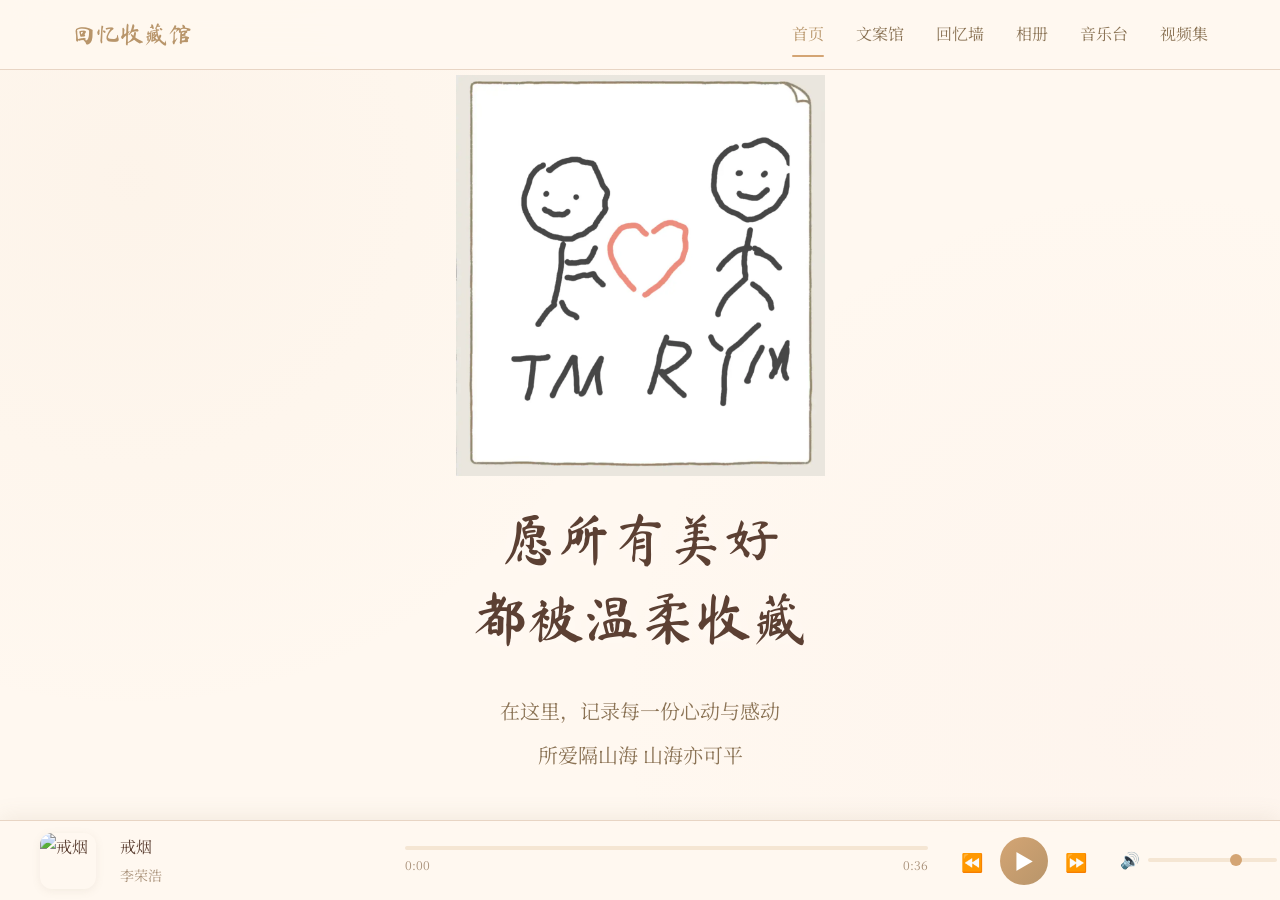
==== index.html @ 704644c8 "fix: 调整首页文字，保留原有排版结构" ====
<!DOCTYPE html>
<html lang="zh-CN">
<head>
  <meta charset="UTF-8">
  <meta name="viewport" content="width=device-width, initial-scale=1.0">
  <title>回忆收藏馆 | 珍藏每一份美好</title>
  <meta name="description" content="一个温暖的个人回忆收藏空间，记录文案、照片、音乐和感情经历">

  <link rel="preconnect" href="https://fonts.googleapis.com">
  <link rel="preconnect" href="https://fonts.gstatic.com" crossorigin>
  <link href="https://fonts.googleapis.com/css2?family=Ma+Shan+Zheng&family=Noto+Serif+SC:wght@400;500;600;700&display=swap" rel="stylesheet">

  <link rel="stylesheet" href="css/variables.css">
  <link rel="stylesheet" href="css/layout.css">
  <link rel="stylesheet" href="css/components.css">
  <link rel="stylesheet" href="css/animations.css">
  <link rel="stylesheet" href="css/responsive.css">

  <style>
    html, body {
      height: 100%;
      overflow: hidden;
    }

    .page-wrapper {
      padding-bottom: 0;
      height: 100vh;
    }

    .main-content {
      padding-top: 0;
      padding-bottom: 0;
      flex: 1;
      display: flex;
      align-items: center;
      justify-content: center;
    }

    .hero {
      position: relative;
      width: 100%;
      height: calc(100vh - var(--nav-height) - var(--player-height));
      display: flex;
      flex-direction: column;
      align-items: center;
      justify-content: center;
      gap: var(--spacing-lg);
      overflow: hidden;
    }

    .hero__bg {
      position: relative;
      flex: 1;
      width: 100%;
      max-width: 600px;
      background-color: transparent;
      background-image: url('assets/images/hero-bg.webp');
      background-size: contain;
      background-position: center;
      background-repeat: no-repeat;
      z-index: 0;
      min-height: 0;
    }

    .hero__overlay {
      display: none;
    }

    .hero__content {
      position: relative;
      z-index: 2;
      text-align: center;
      max-width: 700px;
      padding: 0 var(--container-padding);
      padding-bottom: var(--spacing-xl);
    }

    .hero__title {
      font-size: var(--font-size-5xl);
      color: var(--color-text-primary);
      margin-bottom: var(--spacing-xl);
      opacity: 0;
      animation: fadeInUp 1s ease 0.3s forwards;
      line-height: 1.4;
      text-shadow: 0 2px 20px rgba(255, 255, 255, 0.5);
    }

    .hero__text {
      font-size: var(--font-size-xl);
      color: var(--color-text-secondary);
      line-height: 2.2;
      opacity: 0;
      animation: fadeInUp 1s ease 0.6s forwards;
      font-weight: 400;
    }

    .hero__decoration {
      display: none;
    }

    .footer {
      display: none;
    }

    .back-to-top {
      display: none;
    }

    @media (max-width: 768px) {
      .hero__title {
        font-size: var(--font-size-4xl);
      }

      .hero__text {
        font-size: var(--font-size-lg);
      }

      .hero__decoration {
        font-size: 2.5rem;
      }
    }
  </style>
</head>
<body>
  <div class="page-wrapper">
    <nav class="navbar">
      <div class="navbar__inner">
        <a href="index.html" class="navbar__logo">回忆收藏馆</a>
        <div class="navbar__menu">
          <a href="index.html" class="navbar__link active">首页</a>
          <a href="quotes.html" class="navbar__link">文案馆</a>
          <a href="memories.html" class="navbar__link">回忆墙</a>
          <a href="gallery.html" class="navbar__link">相册</a>
          <a href="music.html" class="navbar__link">音乐台</a>
          <a href="videos.html" class="navbar__link">视频集</a>
        </div>
        <button class="navbar__toggle" aria-label="菜单">
          <span></span>
          <span></span>
          <span></span>
        </button>
      </div>
    </nav>

    <main id="main-content" class="main-content">
      <section class="hero">
        <div class="hero__bg"></div>
        <div class="hero__overlay"></div>
        <span class="hero__decoration hero__decoration--left">❀</span>
        <span class="hero__decoration hero__decoration--right">✿</span>
        <div class="hero__content">
          <h1 class="hero__title">愿所有美好<br>都被温柔收藏</h1>
          <p class="hero__text">
            在这里，记录每一份心动与感动<br>所爱隔山海 山海亦可平
          </p>
        </div>
      </section>
    </main>

    <div class="player">
      <div class="player__inner">
        <div class="player__cover">
          <img src="" alt="歌曲封面">
        </div>
        <div class="player__info">
          <div class="player__title">暂无播放</div>
          <div class="player__artist">--</div>
        </div>
        <div class="player__progress">
          <div class="player__progress-bar">
            <div class="player__progress-fill"></div>
          </div>
          <div class="player__time">
            <span class="player__current-time">0:00</span>
            <span class="player__total-time">0:00</span>
          </div>
        </div>
        <div class="player__controls">
          <button class="player__btn player__btn--prev" aria-label="上一首">&#9194;</button>
          <button class="player__btn player__btn--play" aria-label="播放">&#9654;</button>
          <button class="player__btn player__btn--next" aria-label="下一首">&#9193;</button>
        </div>
        <div class="player__volume">
          <span class="player__volume-icon">&#128266;</span>
          <input type="range" class="player__volume-slider" min="0" max="1" step="0.01" value="0.7">
        </div>
      </div>
    </div>
  </div>

  <script src="js/utils/data-loader.js"></script>
  <script src="js/utils/scroll-animation.js"></script>
  <script src="js/player.js"></script>
  <script src="js/main.js"></script>
</body>
</html>
---- css/variables.css ----
:root {
  --color-bg: #FFF8F0;
  --color-bg-alt: #FDF3E7;
  --color-bg-card: #FFFFFF;
  --color-primary: #D4A574;
  --color-primary-light: #E8C4A0;
  --color-primary-dark: #B8956A;
  --color-secondary: #F5E6D3;
  --color-accent: #E8B4B8;
  --color-text-primary: #5C4033;
  --color-text-secondary: #8B7355;
  --color-text-muted: #A89078;
  --color-border: #E8D5C4;
  --color-shadow: rgba(139, 115, 85, 0.1);
  --color-shadow-hover: rgba(139, 115, 85, 0.2);

  --font-display: 'Ma Shan Zheng', 'Noto Serif SC', serif;
  --font-body: 'Noto Serif SC', 'Songti SC', serif;
  --font-nav: 'Noto Serif SC', serif;

  --font-size-xs: 0.75rem;
  --font-size-sm: 0.875rem;
  --font-size-base: 1rem;
  --font-size-lg: 1.125rem;
  --font-size-xl: 1.25rem;
  --font-size-2xl: 1.5rem;
  --font-size-3xl: 2rem;
  --font-size-4xl: 2.5rem;
  --font-size-5xl: 3.5rem;

  --spacing-xs: 0.25rem;
  --spacing-sm: 0.5rem;
  --spacing-md: 1rem;
  --spacing-lg: 1.5rem;
  --spacing-xl: 2rem;
  --spacing-2xl: 3rem;
  --spacing-3xl: 4rem;
  --spacing-4xl: 6rem;

  --radius-sm: 8px;
  --radius-md: 12px;
  --radius-lg: 20px;
  --radius-xl: 30px;
  --radius-full: 9999px;

  --shadow-sm: 0 2px 8px var(--color-shadow);
  --shadow-md: 0 4px 16px var(--color-shadow);
  --shadow-lg: 0 8px 32px var(--color-shadow);
  --shadow-hover: 0 12px 40px var(--color-shadow-hover);

  --transition-fast: 0.2s ease;
  --transition-base: 0.3s ease;
  --transition-slow: 0.5s ease;
  --transition-slowest: 0.8s ease;

  --nav-height: 70px;
  --player-height: 80px;
  --container-max: 1200px;
  --container-padding: var(--spacing-xl);
}

* {
  margin: 0;
  padding: 0;
  box-sizing: border-box;
}

html {
  scroll-behavior: smooth;
  font-size: 16px;
}

body {
  font-family: var(--font-body);
  font-size: var(--font-size-base);
  line-height: 1.8;
  color: var(--color-text-primary);
  background-color: var(--color-bg);
  background-image:
    radial-gradient(circle at 10% 20%, rgba(212, 165, 116, 0.05) 0%, transparent 40%),
    radial-gradient(circle at 90% 80%, rgba(232, 180, 184, 0.05) 0%, transparent 40%);
  min-height: 100vh;
  overflow-x: hidden;
}

a {
  color: var(--color-primary-dark);
  text-decoration: none;
  transition: color var(--transition-fast);
}

a:hover {
  color: var(--color-primary);
}

img {
  max-width: 100%;
  height: auto;
  display: block;
}

button {
  font-family: inherit;
  cursor: pointer;
  border: none;
  background: none;
  color: inherit;
}

ul, ol {
  list-style: none;
}

h1, h2, h3, h4, h5, h6 {
  font-family: var(--font-display);
  font-weight: normal;
  line-height: 1.4;
  color: var(--color-text-primary);
}

h1 { font-size: var(--font-size-5xl); }
h2 { font-size: var(--font-size-4xl); }
h3 { font-size: var(--font-size-3xl); }
h4 { font-size: var(--font-size-2xl); }
h5 { font-size: var(--font-size-xl); }
h6 { font-size: var(--font-size-lg); }

p {
  margin-bottom: var(--spacing-md);
  color: var(--color-text-secondary);
}

::selection {
  background-color: var(--color-primary-light);
  color: var(--color-text-primary);
}

::-webkit-scrollbar {
  width: 8px;
  height: 8px;
}

::-webkit-scrollbar-track {
  background: var(--color-bg-alt);
}

::-webkit-scrollbar-thumb {
  background: var(--color-primary-light);
  border-radius: var(--radius-full);
}

::-webkit-scrollbar-thumb:hover {
  background: var(--color-primary);
}
---- css/layout.css ----
.container {
  max-width: var(--container-max);
  margin: 0 auto;
  padding: 0 var(--container-padding);
}

.page-wrapper {
  min-height: 100vh;
  display: flex;
  flex-direction: column;
  padding-bottom: var(--player-height);
}

.main-content {
  flex: 1;
  padding-top: calc(var(--nav-height) + var(--spacing-2xl));
  padding-bottom: var(--spacing-4xl);
}

.page-header {
  text-align: center;
  margin-bottom: var(--spacing-3xl);
}

.page-title {
  font-size: var(--font-size-4xl);
  margin-bottom: var(--spacing-md);
  position: relative;
  display: inline-block;
}

.page-title::after {
  content: '';
  position: absolute;
  bottom: -8px;
  left: 50%;
  transform: translateX(-50%);
  width: 60px;
  height: 3px;
  background: linear-gradient(90deg, transparent, var(--color-primary), transparent);
  border-radius: var(--radius-full);
}

.page-subtitle {
  color: var(--color-text-muted);
  font-size: var(--font-size-lg);
  margin-top: var(--spacing-lg);
}

.navbar {
  position: fixed;
  top: 0;
  left: 0;
  right: 0;
  height: var(--nav-height);
  background: rgba(255, 248, 240, 0.85);
  backdrop-filter: blur(20px);
  -webkit-backdrop-filter: blur(20px);
  border-bottom: 1px solid var(--color-border);
  z-index: 1000;
  transition: all var(--transition-base);
}

.navbar__inner {
  max-width: var(--container-max);
  margin: 0 auto;
  padding: 0 var(--container-padding);
  height: 100%;
  display: flex;
  align-items: center;
  justify-content: space-between;
}

.navbar__logo {
  font-family: var(--font-display);
  font-size: var(--font-size-2xl);
  color: var(--color-primary-dark);
  text-decoration: none;
  transition: all var(--transition-base);
}

.navbar__logo:hover {
  color: var(--color-primary);
  transform: scale(1.05);
}

.navbar__menu {
  display: flex;
  gap: var(--spacing-xl);
  align-items: center;
}

.navbar__link {
  font-family: var(--font-nav);
  font-size: var(--font-size-base);
  color: var(--color-text-secondary);
  text-decoration: none;
  position: relative;
  padding: var(--spacing-sm) 0;
  transition: color var(--transition-base);
}

.navbar__link::after {
  content: '';
  position: absolute;
  bottom: 0;
  left: 0;
  width: 0;
  height: 2px;
  background: var(--color-primary);
  border-radius: var(--radius-full);
  transition: width var(--transition-base);
}

.navbar__link:hover,
.navbar__link.active {
  color: var(--color-primary-dark);
}

.navbar__link:hover::after,
.navbar__link.active::after {
  width: 100%;
}

.navbar__toggle {
  display: none;
  flex-direction: column;
  gap: 5px;
  padding: var(--spacing-sm);
  cursor: pointer;
}

.navbar__toggle span {
  width: 24px;
  height: 2px;
  background: var(--color-text-primary);
  border-radius: var(--radius-full);
  transition: all var(--transition-base);
}

.footer {
  padding: var(--spacing-2xl) 0;
  text-align: center;
  color: var(--color-text-muted);
  font-size: var(--font-size-sm);
  border-top: 1px solid var(--color-border);
  background: var(--color-bg-alt);
}

.footer__heart {
  color: var(--color-accent);
  display: inline-block;
  animation: heartbeat 1.5s ease-in-out infinite;
}

.back-to-top {
  position: fixed;
  bottom: calc(var(--player-height) + var(--spacing-xl));
  right: var(--spacing-xl);
  width: 48px;
  height: 48px;
  border-radius: var(--radius-full);
  background: var(--color-primary);
  color: white;
  display: flex;
  align-items: center;
  justify-content: center;
  cursor: pointer;
  opacity: 0;
  visibility: hidden;
  transform: translateY(20px);
  transition: all var(--transition-base);
  box-shadow: var(--shadow-md);
  z-index: 900;
  border: none;
}

.back-to-top.visible {
  opacity: 1;
  visibility: visible;
  transform: translateY(0);
}

.back-to-top:hover {
  background: var(--color-primary-dark);
  transform: translateY(-3px);
  box-shadow: var(--shadow-lg);
}
---- css/components.css ----
.btn {
  display: inline-flex;
  align-items: center;
  justify-content: center;
  gap: var(--spacing-sm);
  padding: var(--spacing-md) var(--spacing-xl);
  border-radius: var(--radius-full);
  font-family: var(--font-body);
  font-size: var(--font-size-base);
  font-weight: 500;
  text-decoration: none;
  cursor: pointer;
  border: none;
  transition: all var(--transition-base);
  position: relative;
  overflow: hidden;
}

.btn--primary {
  background: linear-gradient(135deg, var(--color-primary), var(--color-primary-dark));
  color: white;
  box-shadow: var(--shadow-sm);
}

.btn--primary:hover {
  color: white;
  transform: translateY(-2px);
  box-shadow: var(--shadow-md);
}

.btn--primary:active {
  transform: translateY(0);
}

.btn--secondary {
  background: var(--color-secondary);
  color: var(--color-primary-dark);
}

.btn--secondary:hover {
  background: var(--color-primary-light);
  color: var(--color-primary-dark);
  transform: translateY(-2px);
  box-shadow: var(--shadow-sm);
}

.btn--outline {
  background: transparent;
  border: 2px solid var(--color-primary);
  color: var(--color-primary-dark);
}

.btn--outline:hover {
  background: var(--color-primary);
  color: white;
  transform: translateY(-2px);
}

.btn--ghost {
  background: transparent;
  color: var(--color-text-secondary);
}

.btn--ghost:hover {
  background: var(--color-secondary);
  color: var(--color-primary-dark);
}

.btn--icon {
  width: 44px;
  height: 44px;
  padding: 0;
  border-radius: var(--radius-full);
}

.card {
  background: var(--color-bg-card);
  border-radius: var(--radius-lg);
  padding: var(--spacing-xl);
  box-shadow: var(--shadow-sm);
  transition: all var(--transition-base);
  border: 1px solid var(--color-border);
}

.card:hover {
  transform: translateY(-4px);
  box-shadow: var(--shadow-hover);
}

.card__title {
  font-size: var(--font-size-xl);
  margin-bottom: var(--spacing-sm);
  color: var(--color-text-primary);
}

.card__desc {
  color: var(--color-text-muted);
  font-size: var(--font-size-sm);
  margin-bottom: var(--spacing-md);
}

.tag {
  display: inline-block;
  padding: 4px 12px;
  border-radius: var(--radius-full);
  font-size: var(--font-size-xs);
  background: var(--color-secondary);
  color: var(--color-primary-dark);
  margin-right: var(--spacing-xs);
  margin-bottom: var(--spacing-xs);
  transition: all var(--transition-fast);
}

.tag:hover {
  background: var(--color-primary-light);
}

.tag--active {
  background: var(--color-primary);
  color: white;
}

.divider {
  height: 1px;
  background: linear-gradient(90deg, transparent, var(--color-border), transparent);
  margin: var(--spacing-2xl) 0;
}

.divider--decorated {
  position: relative;
  border: none;
  height: 2px;
  background: linear-gradient(90deg, transparent, var(--color-primary-light), transparent);
}

.divider--decorated::before {
  content: '❀';
  position: absolute;
  top: 50%;
  left: 50%;
  transform: translate(-50%, -50%);
  background: var(--color-bg);
  padding: 0 var(--spacing-lg);
  color: var(--color-primary);
  font-size: var(--font-size-lg);
}

.player {
  position: fixed;
  bottom: 0;
  left: 0;
  right: 0;
  height: var(--player-height);
  background: rgba(255, 248, 240, 0.95);
  backdrop-filter: blur(20px);
  -webkit-backdrop-filter: blur(20px);
  border-top: 1px solid var(--color-border);
  z-index: 1000;
  display: flex;
  align-items: center;
  padding: 0 var(--container-padding);
  box-shadow: 0 -4px 20px rgba(139, 115, 85, 0.1);
}

.player__inner {
  max-width: var(--container-max);
  margin: 0 auto;
  width: 100%;
  display: flex;
  align-items: center;
  gap: var(--spacing-lg);
}

.player__cover {
  width: 56px;
  height: 56px;
  border-radius: var(--radius-md);
  overflow: hidden;
  flex-shrink: 0;
  box-shadow: var(--shadow-sm);
}

.player__cover img {
  width: 100%;
  height: 100%;
  object-fit: cover;
}

.player.playing .player__cover img {
  animation: spin 20s linear infinite;
}

.player__info {
  flex: 1;
  min-width: 0;
}

.player__title {
  font-size: var(--font-size-base);
  color: var(--color-text-primary);
  white-space: nowrap;
  overflow: hidden;
  text-overflow: ellipsis;
  margin-bottom: 2px;
}

.player__artist {
  font-size: var(--font-size-sm);
  color: var(--color-text-muted);
  white-space: nowrap;
  overflow: hidden;
  text-overflow: ellipsis;
}

.player__progress {
  flex: 2;
  display: flex;
  flex-direction: column;
  gap: 4px;
}

.player__progress-bar {
  height: 4px;
  background: var(--color-secondary);
  border-radius: var(--radius-full);
  cursor: pointer;
  position: relative;
  overflow: hidden;
}

.player__progress-fill {
  height: 100%;
  background: linear-gradient(90deg, var(--color-primary), var(--color-accent));
  border-radius: var(--radius-full);
  width: 0%;
  transition: width 0.1s linear;
}

.player__time {
  display: flex;
  justify-content: space-between;
  font-size: var(--font-size-xs);
  color: var(--color-text-muted);
}

.player__controls {
  display: flex;
  align-items: center;
  gap: var(--spacing-sm);
}

.player__btn {
  width: 40px;
  height: 40px;
  border-radius: var(--radius-full);
  display: flex;
  align-items: center;
  justify-content: center;
  color: var(--color-text-secondary);
  transition: all var(--transition-fast);
  border: none;
  background: transparent;
  cursor: pointer;
  font-size: var(--font-size-lg);
}

.player__btn:hover {
  background: var(--color-secondary);
  color: var(--color-primary-dark);
}

.player__btn--play {
  width: 48px;
  height: 48px;
  background: linear-gradient(135deg, var(--color-primary), var(--color-primary-dark));
  color: white;
  font-size: var(--font-size-xl);
}

.player__btn--play:hover {
  background: linear-gradient(135deg, var(--color-primary-dark), var(--color-primary));
  color: white;
  transform: scale(1.05);
}

.player__volume {
  display: flex;
  align-items: center;
  gap: var(--spacing-sm);
  width: 120px;
}

.player__volume-slider {
  flex: 1;
  height: 4px;
  -webkit-appearance: none;
  appearance: none;
  background: var(--color-secondary);
  border-radius: var(--radius-full);
  outline: none;
  cursor: pointer;
}

.player__volume-slider::-webkit-slider-thumb {
  -webkit-appearance: none;
  appearance: none;
  width: 12px;
  height: 12px;
  background: var(--color-primary);
  border-radius: 50%;
  cursor: pointer;
  transition: transform var(--transition-fast);
}

.player__volume-slider::-webkit-slider-thumb:hover {
  transform: scale(1.2);
}

.timeline {
  position: relative;
  padding-left: 40px;
}

.timeline::before {
  content: '';
  position: absolute;
  left: 15px;
  top: 0;
  bottom: 0;
  width: 2px;
  background: linear-gradient(to bottom, transparent, var(--color-primary-light), transparent);
}

.timeline__item {
  position: relative;
  margin-bottom: var(--spacing-2xl);
  opacity: 0;
  transform: translateX(-20px);
  transition: all var(--transition-slow);
}

.timeline__item.animate-in {
  opacity: 1;
  transform: translateX(0);
}

.timeline__dot {
  position: absolute;
  left: -33px;
  top: 8px;
  width: 16px;
  height: 16px;
  border-radius: 50%;
  background: var(--color-primary);
  border: 3px solid var(--color-bg);
  box-shadow: 0 0 0 2px var(--color-primary-light);
}

.timeline__date {
  font-size: var(--font-size-sm);
  color: var(--color-primary);
  font-weight: 500;
  margin-bottom: var(--spacing-sm);
  display: flex;
  align-items: center;
  gap: var(--spacing-sm);
}

.timeline__card {
  background: var(--color-bg-card);
  border-radius: var(--radius-lg);
  padding: var(--spacing-lg);
  box-shadow: var(--shadow-sm);
  border: 1px solid var(--color-border);
  transition: all var(--transition-base);
}

.timeline__card:hover {
  box-shadow: var(--shadow-md);
  transform: translateX(4px);
}

.gallery-grid {
  display: grid;
  grid-template-columns: repeat(auto-fill, minmax(280px, 1fr));
  gap: var(--spacing-lg);
}

.gallery-item {
  position: relative;
  border-radius: var(--radius-lg);
  overflow: hidden;
  cursor: pointer;
  aspect-ratio: 4/3;
  box-shadow: var(--shadow-sm);
  transition: all var(--transition-base);
}

.gallery-item:hover {
  transform: scale(1.02);
  box-shadow: var(--shadow-hover);
}

.gallery-item img {
  width: 100%;
  height: 100%;
  object-fit: cover;
  transition: transform var(--transition-slow);
}

.gallery-item:hover img {
  transform: scale(1.1);
}

.gallery-item__overlay {
  position: absolute;
  bottom: 0;
  left: 0;
  right: 0;
  padding: var(--spacing-lg);
  background: linear-gradient(transparent, rgba(92, 64, 51, 0.8));
  color: white;
  transform: translateY(100%);
  transition: transform var(--transition-base);
}

.gallery-item:hover .gallery-item__overlay {
  transform: translateY(0);
}

.lightbox {
  position: fixed;
  top: 0;
  left: 0;
  right: 0;
  bottom: 0;
  background: rgba(0, 0, 0, 0.9);
  z-index: 2000;
  display: none;
  align-items: center;
  justify-content: center;
  opacity: 0;
  transition: opacity var(--transition-base);
}

.lightbox.active {
  display: flex;
  opacity: 1;
}

.lightbox__close {
  position: absolute;
  top: var(--spacing-xl);
  right: var(--spacing-xl);
  width: 48px;
  height: 48px;
  border-radius: 50%;
  background: rgba(255, 255, 255, 0.1);
  color: white;
  font-size: var(--font-size-xl);
  cursor: pointer;
  border: none;
  display: flex;
  align-items: center;
  justify-content: center;
  transition: all var(--transition-fast);
}

.lightbox__close:hover {
  background: rgba(255, 255, 255, 0.2);
}

.lightbox__nav {
  position: absolute;
  top: 50%;
  transform: translateY(-50%);
  width: 56px;
  height: 56px;
  border-radius: 50%;
  background: rgba(255, 255, 255, 0.1);
  color: white;
  font-size: var(--font-size-2xl);
  cursor: pointer;
  border: none;
  display: flex;
  align-items: center;
  justify-content: center;
  transition: all var(--transition-fast);
}

.lightbox__nav:hover {
  background: rgba(255, 255, 255, 0.2);
}

.lightbox__nav--prev { left: var(--spacing-xl); }
.lightbox__nav--next { right: var(--spacing-xl); }

.lightbox__image {
  max-width: 90%;
  max-height: 85vh;
  object-fit: contain;
  border-radius: var(--radius-md);
}

.quote-card {
  background: var(--color-bg-card);
  border-radius: var(--radius-lg);
  padding: var(--spacing-xl);
  position: relative;
  box-shadow: var(--shadow-sm);
  border: 1px solid var(--color-border);
  transition: all var(--transition-base);
}

.quote-card:hover {
  transform: translateY(-4px);
  box-shadow: var(--shadow-hover);
}

.quote-card::before {
  content: '"';
  position: absolute;
  top: var(--spacing-md);
  left: var(--spacing-lg);
  font-family: var(--font-display);
  font-size: 4rem;
  color: var(--color-secondary);
  line-height: 1;
}

.quote-card__content {
  font-size: var(--font-size-lg);
  color: var(--color-text-primary);
  line-height: 1.8;
  padding-top: var(--spacing-xl);
  padding-left: var(--spacing-md);
  margin-bottom: var(--spacing-md);
  font-style: italic;
}

.quote-card__author {
  text-align: right;
  color: var(--color-text-muted);
  font-size: var(--font-size-sm);
}

.video-card {
  background: var(--color-bg-card);
  border-radius: var(--radius-lg);
  overflow: hidden;
  box-shadow: var(--shadow-sm);
  border: 1px solid var(--color-border);
  transition: all var(--transition-base);
  cursor: pointer;
}

.video-card:hover {
  transform: translateY(-4px);
  box-shadow: var(--shadow-hover);
}

.video-card__cover {
  position: relative;
  aspect-ratio: 16/9;
  overflow: hidden;
}

.video-card__cover img {
  width: 100%;
  height: 100%;
  object-fit: cover;
  transition: transform var(--transition-slow);
}

.video-card:hover .video-card__cover img {
  transform: scale(1.05);
}

.video-card__play {
  position: absolute;
  top: 50%;
  left: 50%;
  transform: translate(-50%, -50%);
  width: 64px;
  height: 64px;
  border-radius: 50%;
  background: rgba(255, 255, 255, 0.9);
  display: flex;
  align-items: center;
  justify-content: center;
  color: var(--color-primary);
  font-size: var(--font-size-2xl);
  transition: all var(--transition-base);
}

.video-card:hover .video-card__play {
  transform: translate(-50%, -50%) scale(1.1);
  background: white;
}

.video-card__info {
  padding: var(--spacing-lg);
}

.video-card__title {
  font-size: var(--font-size-lg);
  color: var(--color-text-primary);
  margin-bottom: var(--spacing-xs);
}

.video-card__date {
  font-size: var(--font-size-sm);
  color: var(--color-text-muted);
}

.song-item {
  display: flex;
  align-items: center;
  gap: var(--spacing-lg);
  padding: var(--spacing-md) var(--spacing-lg);
  border-radius: var(--radius-md);
  cursor: pointer;
  transition: all var(--transition-fast);
}

.song-item:hover {
  background: var(--color-bg-alt);
}

.song-item.playing {
  background: var(--color-secondary);
}

.song-item__cover {
  width: 56px;
  height: 56px;
  border-radius: var(--radius-md);
  overflow: hidden;
  flex-shrink: 0;
}

.song-item__cover img {
  width: 100%;
  height: 100%;
  object-fit: cover;
}

.song-item__info {
  flex: 1;
  min-width: 0;
}

.song-item__title {
  font-size: var(--font-size-base);
  color: var(--color-text-primary);
  white-space: nowrap;
  overflow: hidden;
  text-overflow: ellipsis;
}

.song-item__artist {
  font-size: var(--font-size-sm);
  color: var(--color-text-muted);
}

.song-item__duration {
  font-size: var(--font-size-sm);
  color: var(--color-text-muted);
  flex-shrink: 0;
}

.filter-tabs {
  display: flex;
  flex-wrap: wrap;
  gap: var(--spacing-sm);
  justify-content: center;
  margin-bottom: var(--spacing-2xl);
}

.filter-tab {
  padding: var(--spacing-sm) var(--spacing-lg);
  border-radius: var(--radius-full);
  background: var(--color-bg-card);
  color: var(--color-text-secondary);
  border: 1px solid var(--color-border);
  cursor: pointer;
  transition: all var(--transition-base);
  font-size: var(--font-size-sm);
}

.filter-tab:hover {
  border-color: var(--color-primary-light);
  color: var(--color-primary-dark);
}

.filter-tab.active {
  background: var(--color-primary);
  color: white;
  border-color: var(--color-primary);
}
---- css/animations.css ----
@keyframes fadeInUp {
  from {
    opacity: 0;
    transform: translateY(30px);
  }
  to {
    opacity: 1;
    transform: translateY(0);
  }
}

@keyframes fadeIn {
  from { opacity: 0; }
  to { opacity: 1; }
}

@keyframes fadeInDown {
  from {
    opacity: 0;
    transform: translateY(-20px);
  }
  to {
    opacity: 1;
    transform: translateY(0);
  }
}

@keyframes slideInLeft {
  from {
    opacity: 0;
    transform: translateX(-30px);
  }
  to {
    opacity: 1;
    transform: translateX(0);
  }
}

@keyframes slideInRight {
  from {
    opacity: 0;
    transform: translateX(30px);
  }
  to {
    opacity: 1;
    transform: translateX(0);
  }
}

@keyframes scaleIn {
  from {
    opacity: 0;
    transform: scale(0.9);
  }
  to {
    opacity: 1;
    transform: scale(1);
  }
}

@keyframes spin {
  from { transform: rotate(0deg); }
  to { transform: rotate(360deg); }
}

@keyframes heartbeat {
  0%, 100% { transform: scale(1); }
  50% { transform: scale(1.2); }
}

@keyframes float {
  0%, 100% { transform: translateY(0); }
  50% { transform: translateY(-10px); }
}

@keyframes shimmer {
  0% { background-position: -200% 0; }
  100% { background-position: 200% 0; }
}

.animate-fadeInUp {
  animation: fadeInUp 0.6s ease forwards;
}

.animate-fadeIn {
  animation: fadeIn 0.5s ease forwards;
}

.animate-fadeInDown {
  animation: fadeInDown 0.5s ease forwards;
}

.animate-slideInLeft {
  animation: slideInLeft 0.6s ease forwards;
}

.animate-slideInRight {
  animation: slideInRight 0.6s ease forwards;
}

.animate-scaleIn {
  animation: scaleIn 0.5s ease forwards;
}

.animate-float {
  animation: float 3s ease-in-out infinite;
}

.delay-100 { animation-delay: 0.1s; }
.delay-200 { animation-delay: 0.2s; }
.delay-300 { animation-delay: 0.3s; }
.delay-400 { animation-delay: 0.4s; }
.delay-500 { animation-delay: 0.5s; }
.delay-600 { animation-delay: 0.6s; }
.delay-800 { animation-delay: 0.8s; }
.delay-1000 { animation-delay: 1s; }

.animate-on-scroll {
  opacity: 0;
  transform: translateY(30px);
  transition: opacity 0.6s ease, transform 0.6s ease;
}

.animate-on-scroll.animate-in {
  opacity: 1;
  transform: translateY(0);
}

.page-transition-enter {
  animation: fadeInUp 0.4s ease;
}

.hero-bg {
  position: relative;
  overflow: hidden;
}

.hero-bg::before {
  content: '';
  position: absolute;
  top: -50%;
  left: -50%;
  width: 200%;
  height: 200%;
  background: radial-gradient(circle at 30% 30%, rgba(212, 165, 116, 0.15), transparent 50%),
              radial-gradient(circle at 70% 70%, rgba(232, 180, 184, 0.1), transparent 50%);
  animation: float 8s ease-in-out infinite;
}

.skeleton {
  background: linear-gradient(90deg, var(--color-bg-alt) 25%, var(--color-secondary) 50%, var(--color-bg-alt) 75%);
  background-size: 200% 100%;
  animation: shimmer 1.5s infinite;
  border-radius: var(--radius-md);
}
---- css/responsive.css ----
@media (max-width: 1199px) {
  :root {
    --container-padding: var(--spacing-lg);
  }

  .gallery-grid {
    grid-template-columns: repeat(auto-fill, minmax(250px, 1fr));
  }
}

@media (max-width: 991px) {
  :root {
    --font-size-5xl: 2.8rem;
    --font-size-4xl: 2rem;
    --font-size-3xl: 1.75rem;
    --spacing-4xl: 4rem;
    --spacing-3xl: 2.5rem;
  }

  .navbar__menu {
    gap: var(--spacing-lg);
  }

  .player__volume {
    display: none;
  }
}

@media (max-width: 768px) {
  :root {
    --nav-height: 60px;
    --player-height: 70px;
    --font-size-5xl: 2.2rem;
    --font-size-4xl: 1.75rem;
    --font-size-3xl: 1.5rem;
    --font-size-2xl: 1.25rem;
    --container-padding: var(--spacing-md);
  }

  .navbar__toggle {
    display: flex;
  }

  .navbar__menu {
    position: fixed;
    top: var(--nav-height);
    left: 0;
    right: 0;
    background: rgba(255, 248, 240, 0.98);
    backdrop-filter: blur(20px);
    -webkit-backdrop-filter: blur(20px);
    flex-direction: column;
    padding: var(--spacing-xl) var(--container-padding);
    gap: var(--spacing-md);
    border-bottom: 1px solid var(--color-border);
    transform: translateY(-100%);
    opacity: 0;
    visibility: hidden;
    transition: all var(--transition-base);
    z-index: 999;
  }

  .navbar__menu.open {
    transform: translateY(0);
    opacity: 1;
    visibility: visible;
  }

  .navbar__link {
    width: 100%;
    padding: var(--spacing-md) 0;
    text-align: center;
    font-size: var(--font-size-lg);
  }

  .main-content {
    padding-top: calc(var(--nav-height) + var(--spacing-xl));
    padding-bottom: var(--spacing-2xl);
  }

  .gallery-grid {
    grid-template-columns: repeat(auto-fill, minmax(160px, 1fr));
    gap: var(--spacing-md);
  }

  .player__inner {
    gap: var(--spacing-md);
  }

  .player__cover {
    width: 48px;
    height: 48px;
  }

  .player__info {
    flex: 1;
  }

  .player__progress {
    display: none;
  }

  .player__btn {
    width: 36px;
    height: 36px;
    font-size: var(--font-size-base);
  }

  .player__btn--play {
    width: 42px;
    height: 42px;
    font-size: var(--font-size-lg);
  }

  .timeline {
    padding-left: 30px;
  }

  .timeline::before {
    left: 10px;
  }

  .timeline__dot {
    left: -26px;
    width: 14px;
    height: 14px;
  }

  .quote-card__content {
    font-size: var(--font-size-base);
  }

  .filter-tabs {
    overflow-x: auto;
    flex-wrap: nowrap;
    justify-content: flex-start;
    padding-bottom: var(--spacing-sm);
    -webkit-overflow-scrolling: touch;
  }

  .filter-tab {
    flex-shrink: 0;
  }

  .back-to-top {
    width: 42px;
    height: 42px;
    bottom: calc(var(--player-height) + var(--spacing-lg));
    right: var(--spacing-md);
  }

  .lightbox__nav {
    width: 44px;
    height: 44px;
    font-size: var(--font-size-xl);
  }

  .lightbox__nav--prev { left: var(--spacing-sm); }
  .lightbox__nav--next { right: var(--spacing-sm); }

  .lightbox__close {
    width: 42px;
    height: 42px;
    top: var(--spacing-lg);
    right: var(--spacing-lg);
  }
}

@media (max-width: 480px) {
  :root {
    --font-size-5xl: 1.8rem;
    --font-size-4xl: 1.5rem;
    --spacing-2xl: 1.5rem;
  }

  .gallery-grid {
    grid-template-columns: repeat(2, 1fr);
  }

  .card {
    padding: var(--spacing-lg);
  }

  .player__controls {
    gap: var(--spacing-xs);
  }

  .song-item {
    padding: var(--spacing-sm) var(--spacing-md);
    gap: var(--spacing-md);
  }

  .song-item__cover {
    width: 48px;
    height: 48px;
  }
}

@media (hover: none) and (pointer: coarse) {
  .card:hover,
  .quote-card:hover,
  .video-card:hover,
  .gallery-item:hover {
    transform: none;
  }

  .btn:active {
    transform: scale(0.98);
  }
}
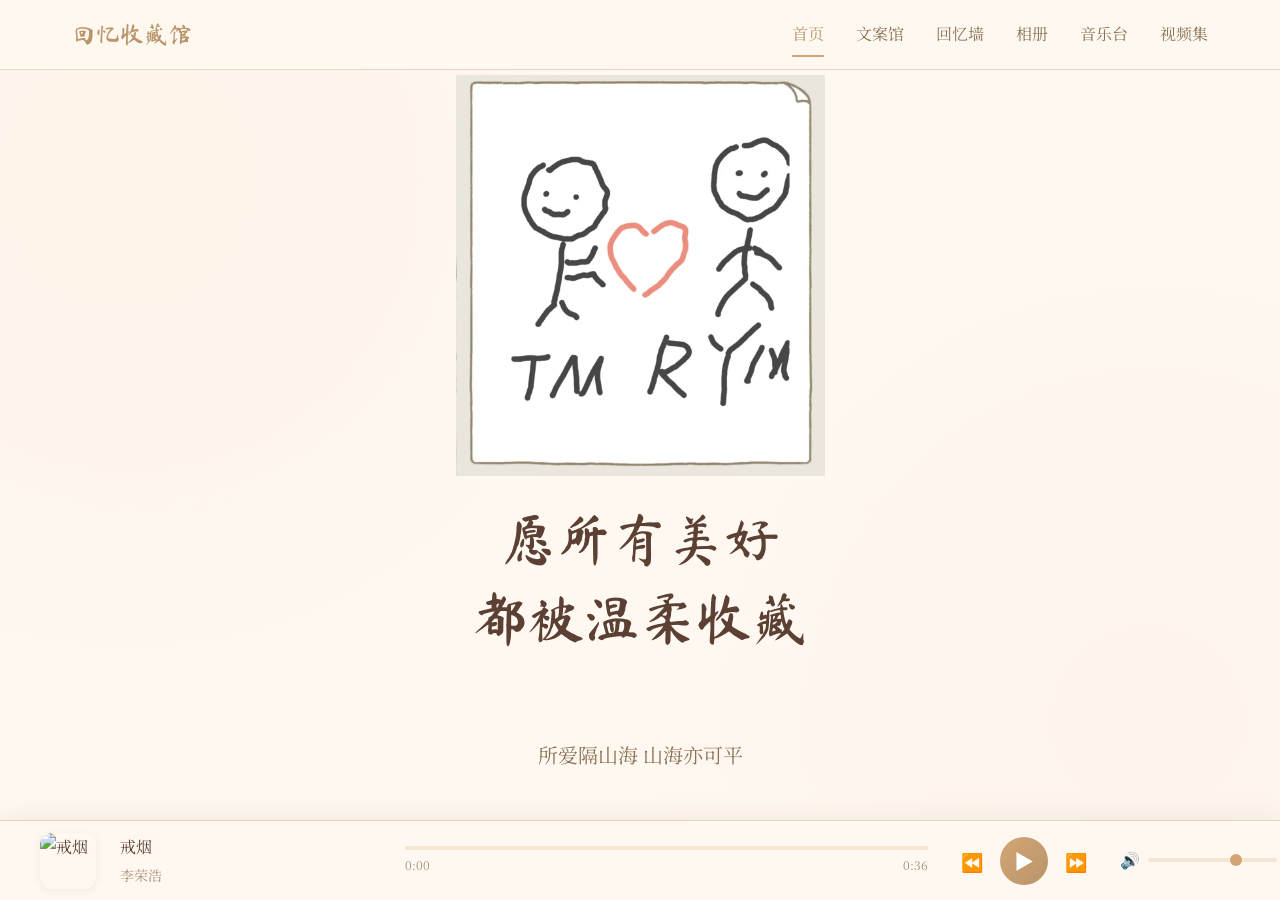
==== commit e4253189: "Update index.html" ====
--- a/index.html
+++ b/index.html
@@ -3,8 +3,8 @@
 <head>
   <meta charset="UTF-8">
   <meta name="viewport" content="width=device-width, initial-scale=1.0">
-  <title>回忆收藏馆 | 珍藏每一份美好</title>
-  <meta name="description" content="一个温暖的个人回忆收藏空间，记录文案、照片、音乐和感情经历">
+  <title>回忆收藏馆 | 小敏同学和小铭同学</title>
+  <meta name="description" content="我们的一切">
 
   <link rel="preconnect" href="https://fonts.googleapis.com">
   <link rel="preconnect" href="https://fonts.gstatic.com" crossorigin>
@@ -151,7 +151,7 @@
         <div class="hero__content">
           <h1 class="hero__title">愿所有美好<br>都被温柔收藏</h1>
           <p class="hero__text">
-            在这里，记录每一份心动与感动<br>所爱隔山海 山海亦可平
+            <br>所爱隔山海 山海亦可平
           </p>
         </div>
       </section>
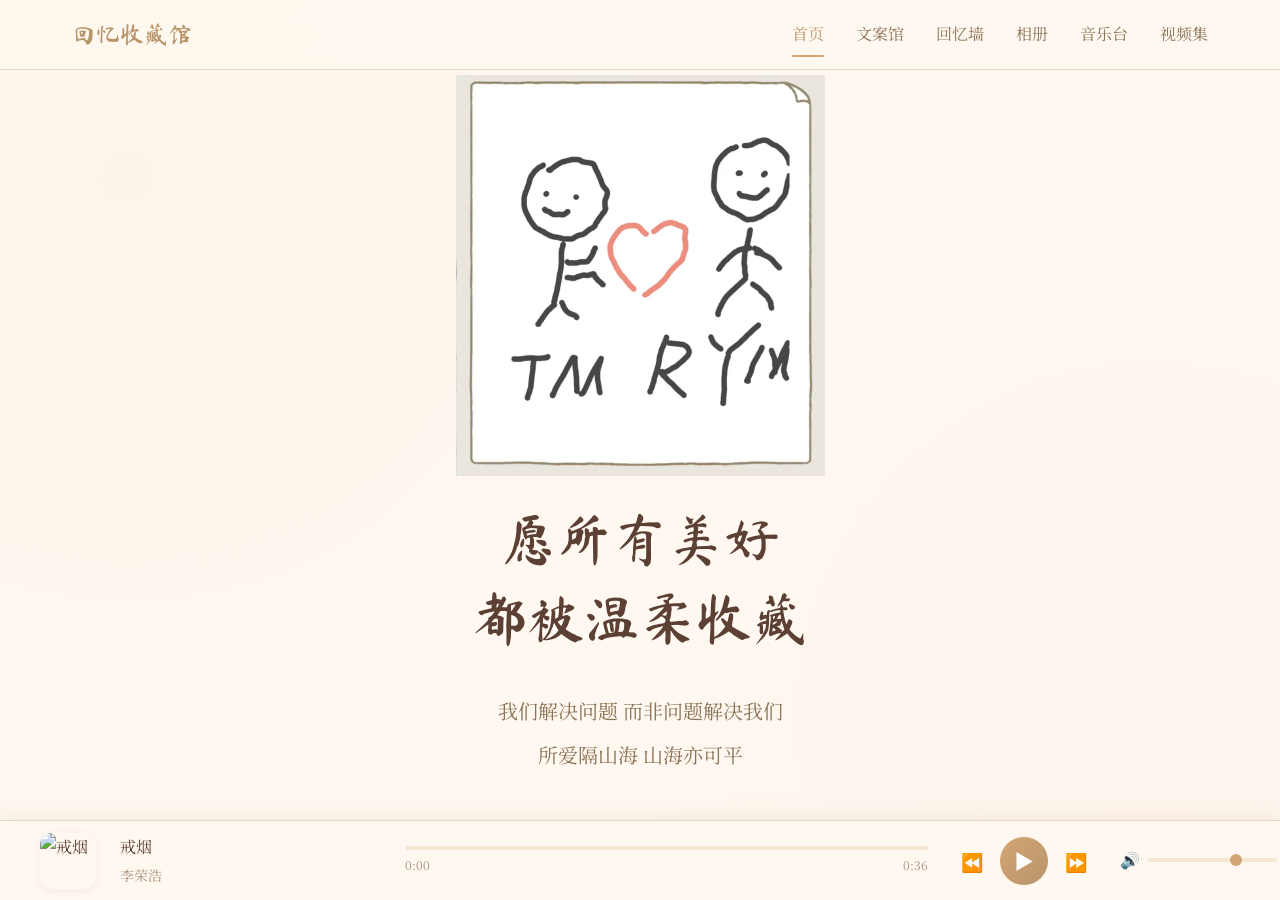
==== commit 96f0f44e: "Update index.html" ====
--- a/index.html
+++ b/index.html
@@ -151,7 +151,7 @@
         <div class="hero__content">
           <h1 class="hero__title">愿所有美好<br>都被温柔收藏</h1>
           <p class="hero__text">
-            <br>所爱隔山海 山海亦可平
+            我们解决问题 而非问题解决我们<br>所爱隔山海 山海亦可平
           </p>
         </div>
       </section>
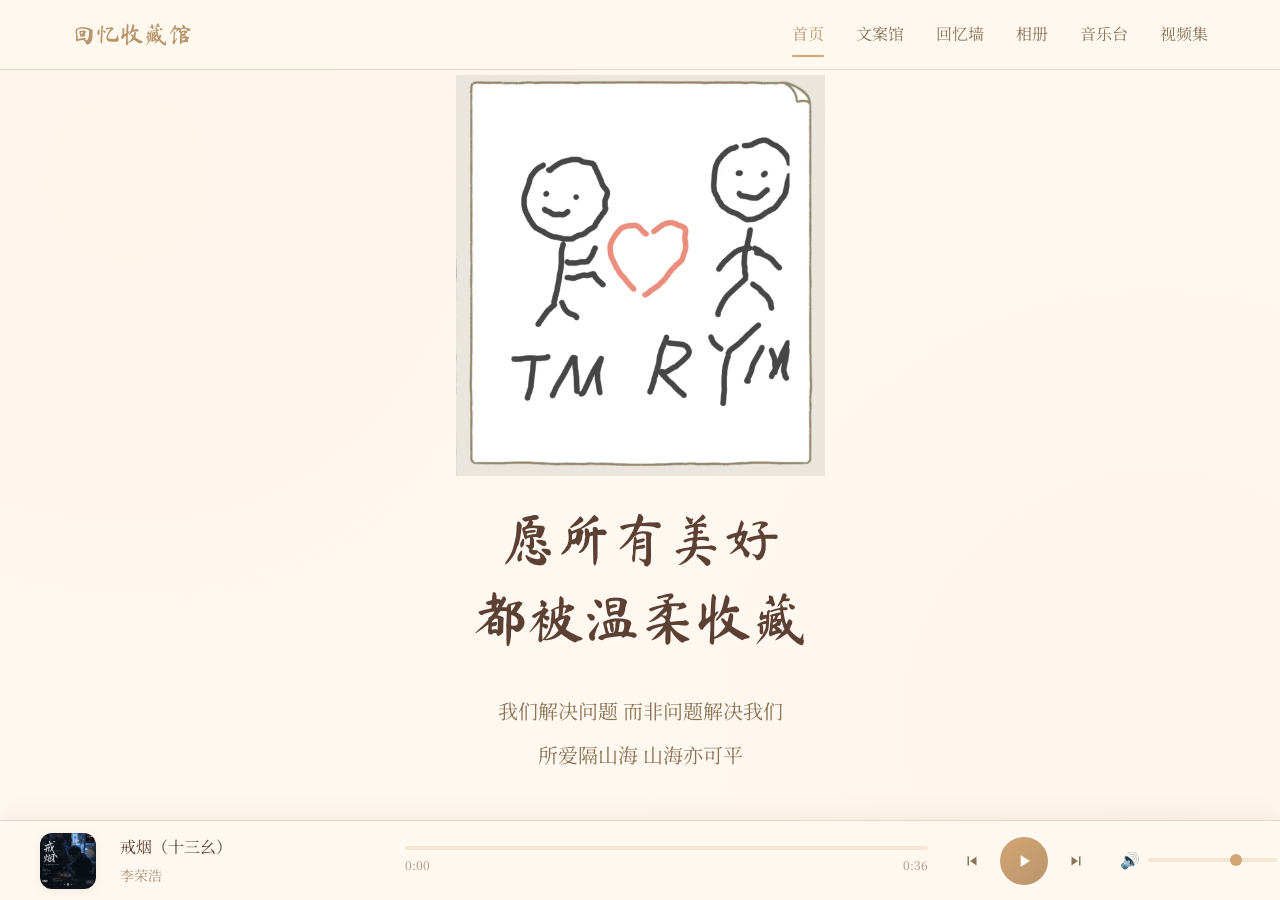
==== commit b44b38ac: "播放器控制按钮替换为 SVG 矢量图标 将 ⏪▶⏩ 字符实体替换为内联 SVG 图标，跨平台渲染一致" ====
--- a/index.html
+++ b/index.html
@@ -16,7 +16,7 @@
   <link rel="stylesheet" href="css/animations.css">
   <link rel="stylesheet" href="css/responsive.css">
 
-  <style>
+  <style id="page-styles">
     html, body {
       height: 100%;
       overflow: hidden;
@@ -176,9 +176,9 @@
           </div>
         </div>
         <div class="player__controls">
-          <button class="player__btn player__btn--prev" aria-label="上一首">&#9194;</button>
-          <button class="player__btn player__btn--play" aria-label="播放">&#9654;</button>
-          <button class="player__btn player__btn--next" aria-label="下一首">&#9193;</button>
+          <button class="player__btn player__btn--prev" aria-label="上一首"><svg width="18" height="18" viewBox="0 0 24 24" fill="currentColor"><path d="M6 6h2v12H6zm3.5 6l8.5 6V6z"/></svg></button>
+          <button class="player__btn player__btn--play" aria-label="播放"><svg width="20" height="20" viewBox="0 0 24 24" fill="currentColor"><path d="M8 5v14l11-7z"/></svg></button>
+          <button class="player__btn player__btn--next" aria-label="下一首"><svg width="18" height="18" viewBox="0 0 24 24" fill="currentColor"><path d="M6 18l8.5-6L6 6v12zM16 6v12h2V6h-2z"/></svg></button>
         </div>
         <div class="player__volume">
           <span class="player__volume-icon">&#128266;</span>
@@ -192,5 +192,10 @@
   <script src="js/utils/scroll-animation.js"></script>
   <script src="js/player.js"></script>
   <script src="js/main.js"></script>
+  <script src="js/quotes.js"></script>
+  <script src="js/memories.js"></script>
+  <script src="js/gallery.js"></script>
+  <script src="js/music.js"></script>
+  <script src="js/videos.js"></script>
 </body>
 </html>
--- a/css/layout.css
+++ b/css/layout.css
@@ -122,6 +122,26 @@
   width: 100%;
 }
 
+.navbar__refresh {
+  background: none;
+  border: 1px solid var(--color-border);
+  font-size: 1.2rem;
+  color: var(--color-text-secondary);
+  cursor: pointer;
+  margin-left: var(--spacing-lg);
+  transition: all var(--transition-base);
+  padding: 4px 10px;
+  border-radius: var(--radius-md);
+  line-height: 1;
+}
+
+.navbar__refresh:hover {
+  color: var(--color-primary);
+  border-color: var(--color-primary);
+  background: var(--color-bg-secondary);
+  transform: rotate(180deg);
+}
+
 .navbar__toggle {
   display: none;
   flex-direction: column;
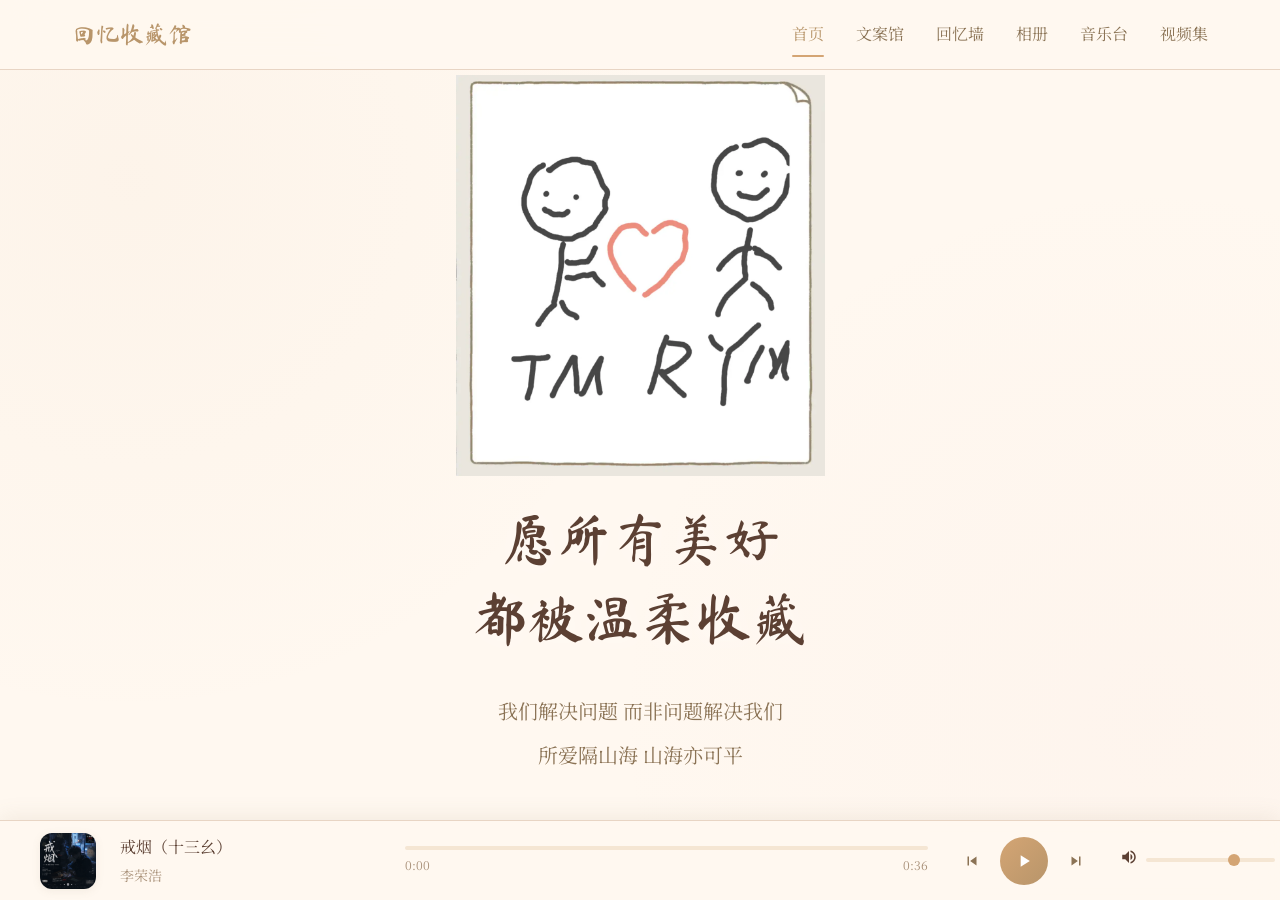
==== commit d281e616: "音量图标和音乐台独立控件替换为 SVG 图标 - 音量图标三种状态（高/低/静音）替换为 SVG 喇叭图标 - 音乐台页面的 now-playing 控件同步替换" ====
--- a/index.html
+++ b/index.html
@@ -181,7 +181,7 @@
           <button class="player__btn player__btn--next" aria-label="下一首"><svg width="18" height="18" viewBox="0 0 24 24" fill="currentColor"><path d="M6 18l8.5-6L6 6v12zM16 6v12h2V6h-2z"/></svg></button>
         </div>
         <div class="player__volume">
-          <span class="player__volume-icon">&#128266;</span>
+          <span class="player__volume-icon"><svg width="18" height="18" viewBox="0 0 24 24" fill="currentColor"><path d="M3 9v6h4l5 5V4L7 9H3zm13.5 3c0-1.77-1.02-3.29-2.5-4.03v8.05c1.48-.73 2.5-2.25 2.5-4.02zM14 3.23v2.06c2.89.86 5 3.54 5 6.71s-2.11 5.85-5 6.71v2.06c4.01-.91 7-4.49 7-8.77s-2.99-7.86-7-8.77z"/></svg></span>
           <input type="range" class="player__volume-slider" min="0" max="1" step="0.01" value="0.7">
         </div>
       </div>
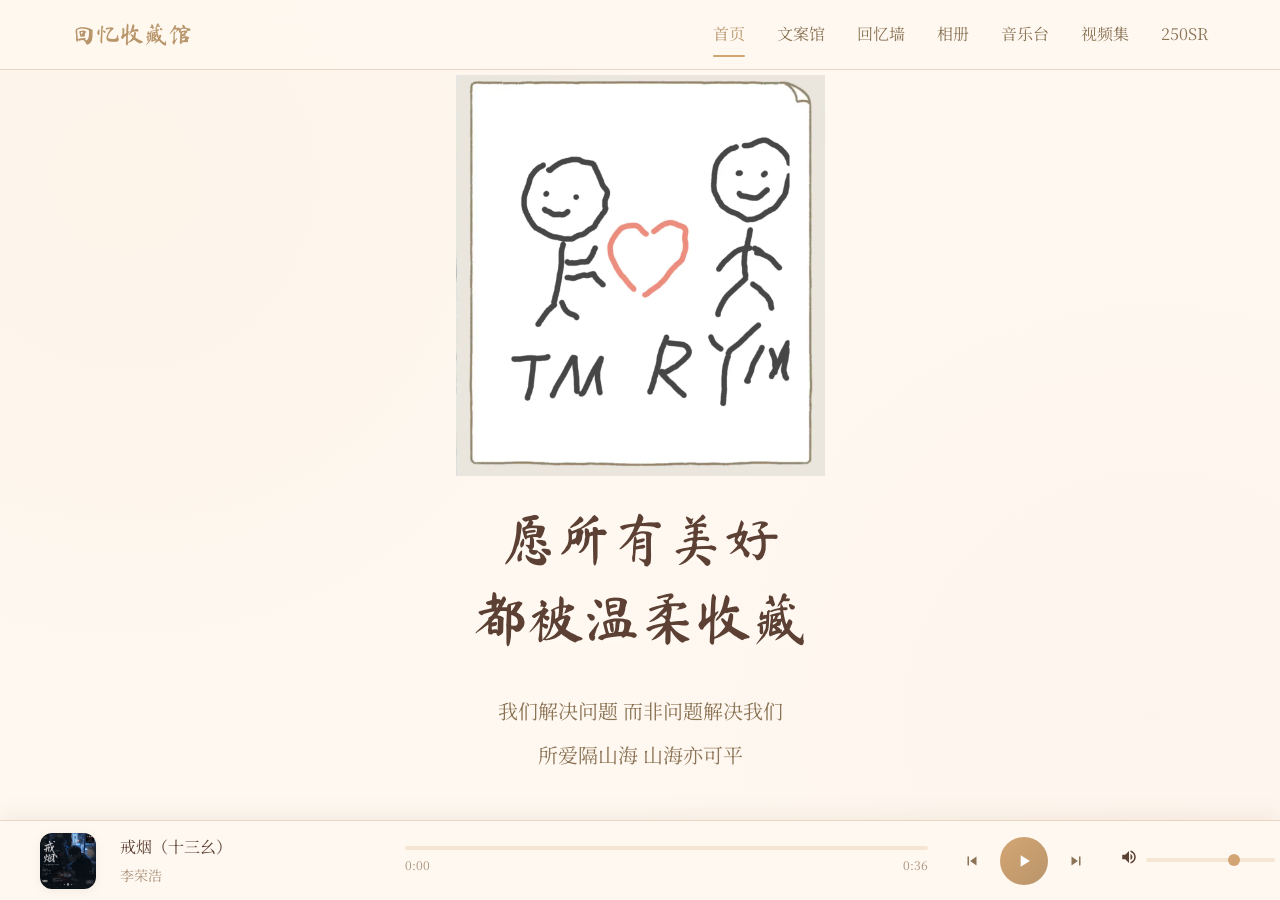
==== commit 04ea0afd: "feat: 前端网页项目规划 Co-authored-by: traeagent <traeagent@users.noreply.github.com>" ====
--- a/index.html
+++ b/index.html
@@ -133,6 +133,7 @@
           <a href="gallery.html" class="navbar__link">相册</a>
           <a href="music.html" class="navbar__link">音乐台</a>
           <a href="videos.html" class="navbar__link">视频集</a>
+          <a href="春风250SR.html" class="navbar__link">250SR</a>
         </div>
         <button class="navbar__toggle" aria-label="菜单">
           <span></span>
